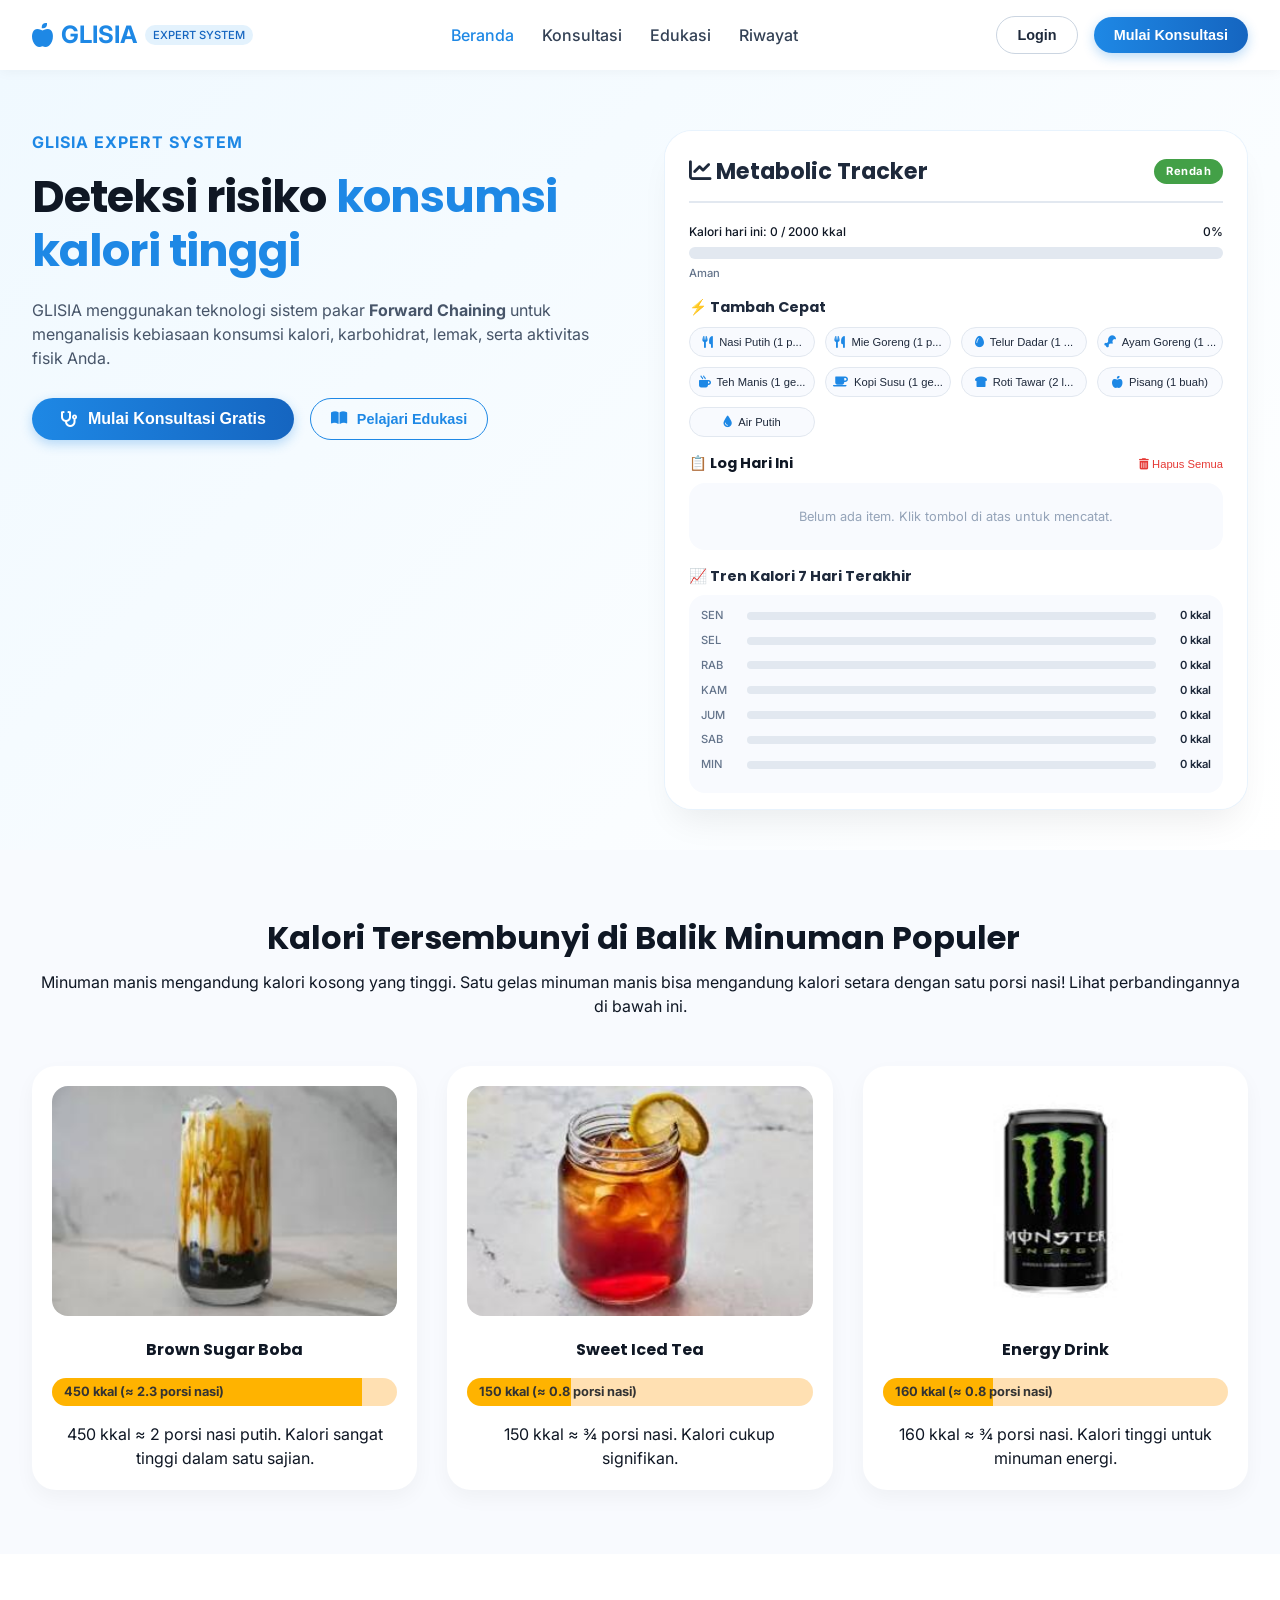
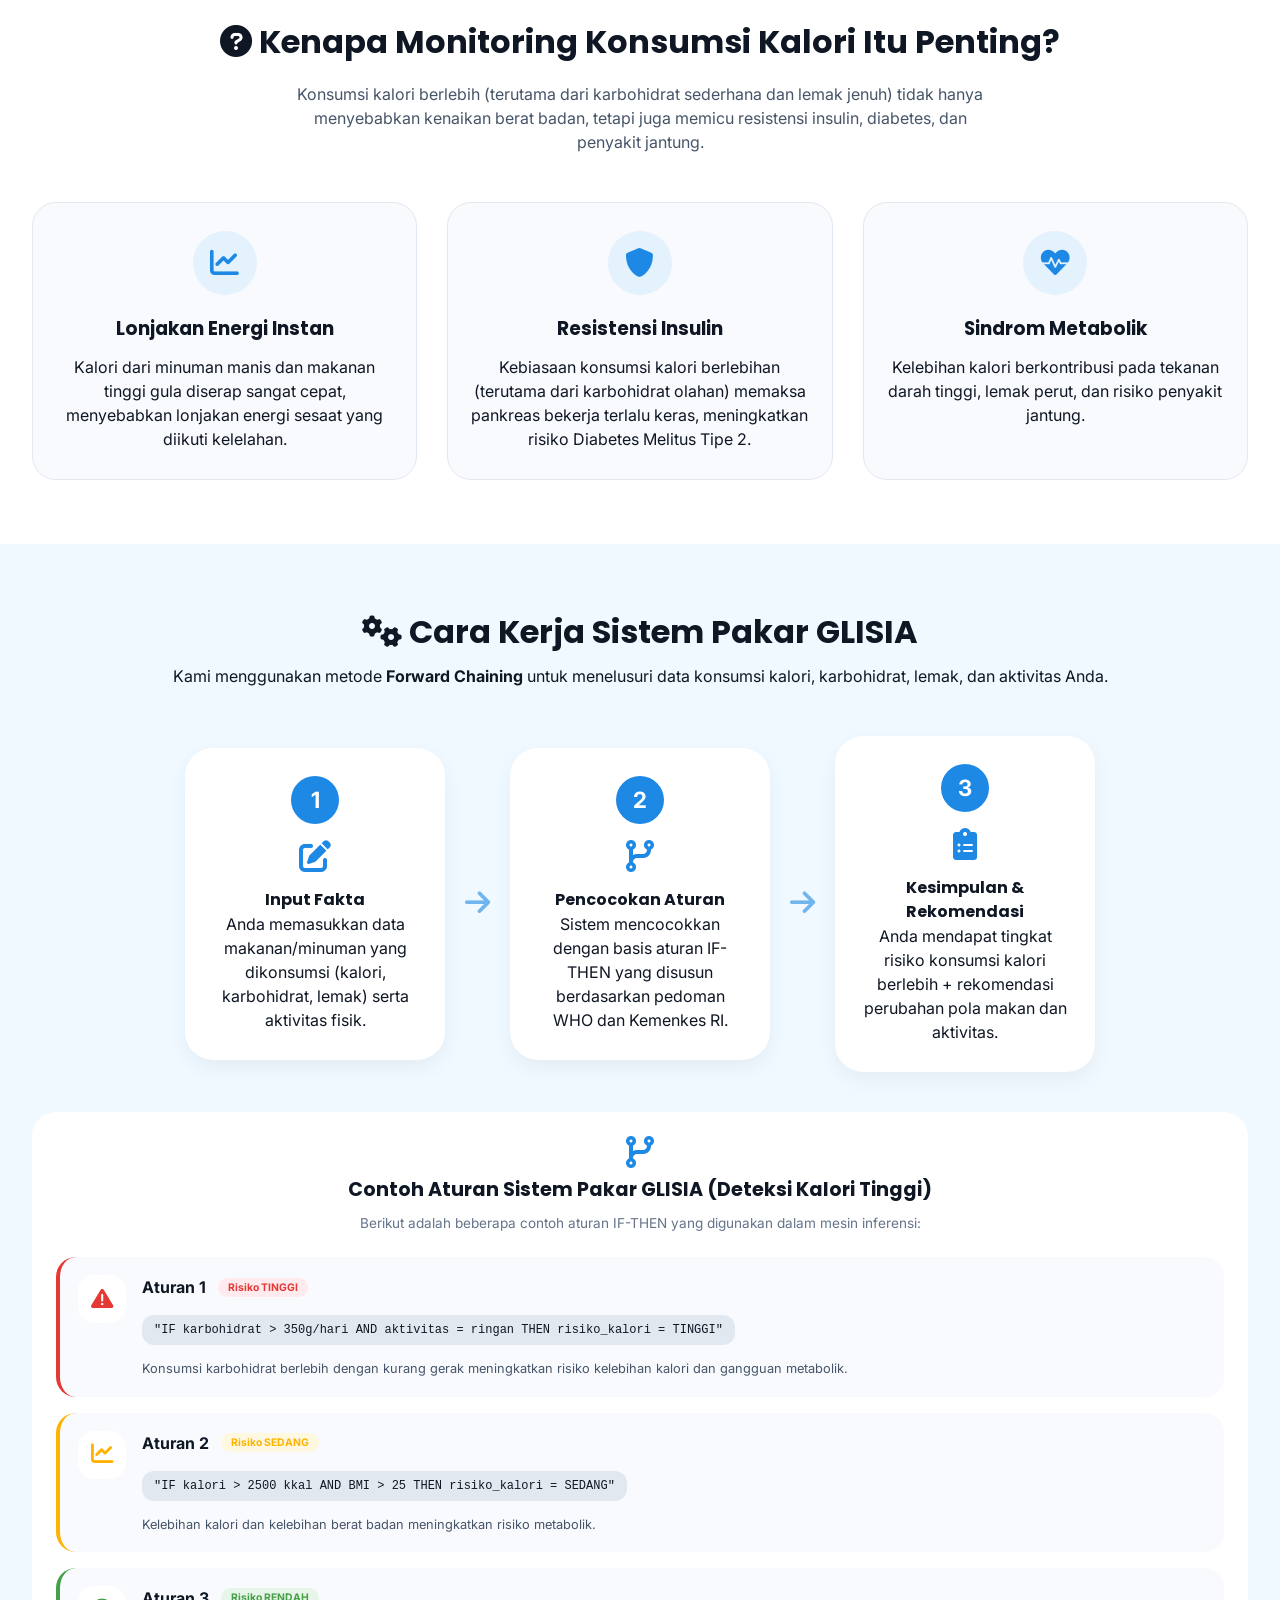
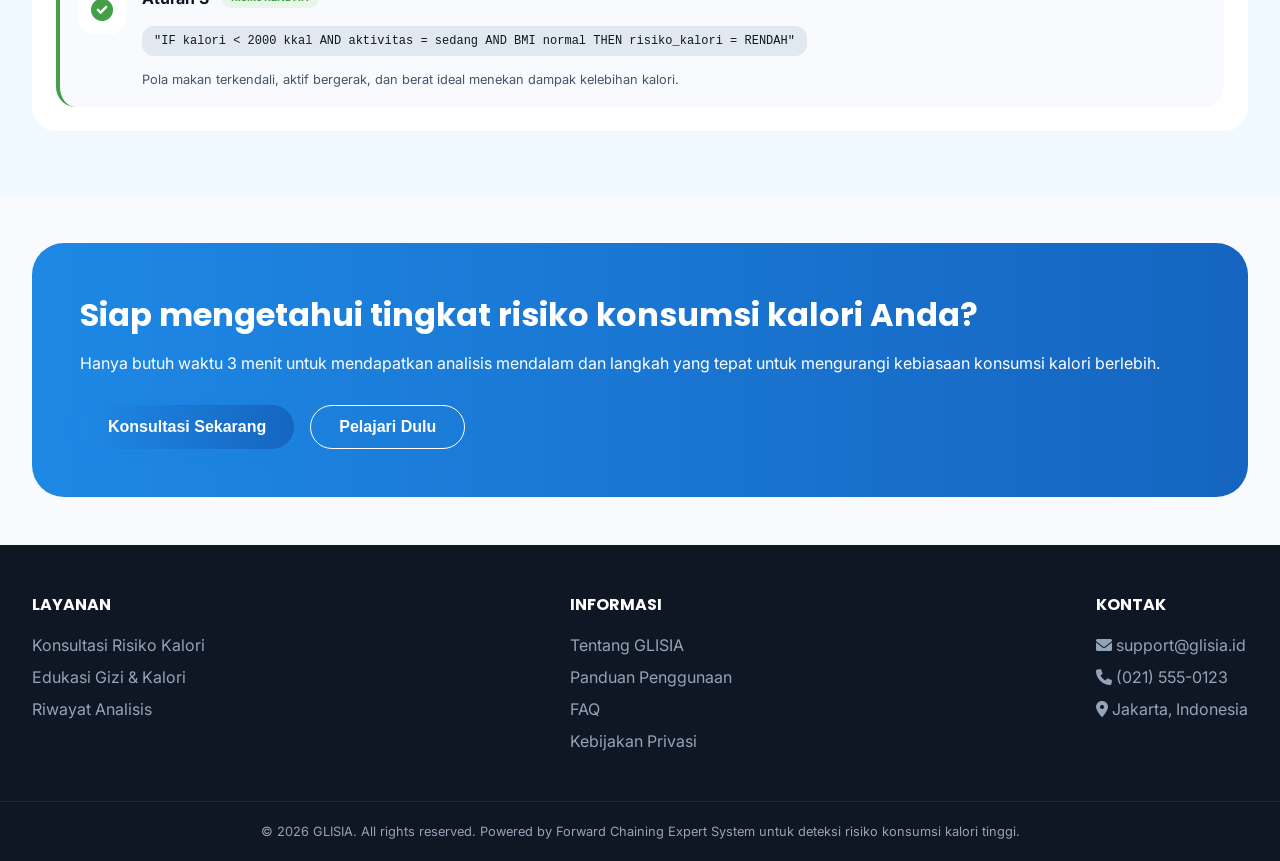
==== frontend/index.html @ a9b0ee52 "Update Semua kode" ====
<!DOCTYPE html>
<html lang="id">

<head>
    <meta charset="UTF-8">
    <meta name="viewport" content="width=device-width, initial-scale=1.0, user-scalable=yes">
    <title>GLISIA - Deteksi Risiko Konsumsi Kalori Tinggi</title>
    <link
        href="https://fonts.googleapis.com/css2?family=Inter:wght@300;400;500;600;700;800&family=Poppins:wght@500;600;700&display=swap"
        rel="stylesheet">
    <link rel="stylesheet" href="https://cdnjs.cloudflare.com/ajax/libs/font-awesome/6.0.0-beta3/css/all.min.css">
    <link rel="stylesheet" href="css/style.css">
</head>

<body>

    <header class="header">
        <div class="container">
            <div class="header__inner">
                <div class="logo"><i class="fas fa-apple-alt"></i> GLISIA <span class="badge-expert">EXPERT
                        SYSTEM</span></div>
                <nav class="nav">
                    <a href="index.html" class="active">Beranda</a>
                    <a href="konsultasi.html">Konsultasi</a>
                    <a href="edukasi.html">Edukasi</a>
                    <a href="riwayat.html">Riwayat</a>
                </nav>
                <div class="header__actions">
                    <div id="guestMenu">
                        <button class="btn btn--outline" id="btnLogin">Login</button>
                        <button class="btn btn--primary" id="btnMulaiKonsultasiGuest">Mulai Konsultasi</button>
                    </div>
                    <div id="userMenu" style="display: none;">
                        <div class="user-dropdown">
                            <button class="btn btn--outline" id="userDropdownBtn">
                                <i class="fas fa-user-circle"></i> <span id="userName"></span> <i class="fas fa-chevron-down"></i>
                            </button>
                            <div class="dropdown-content" id="dropdownContent">
                                <a href="riwayat.html"><i class="fas fa-history"></i> Riwayat</a>
                                <a href="#" id="adminPanelLink" style="display: none;"><i class="fas fa-cog"></i> Admin Panel</a>
                                <hr>
                                <a href="#" id="logoutBtn"><i class="fas fa-sign-out-alt"></i> Logout</a>
                            </div>
                        </div>
                        <button class="btn btn--primary" id="btnMulaiKonsultasi">Mulai Konsultasi</button>
                    </div>
                </div>
            </div>
        </div>
    </header>

    <main>
        <section id="beranda" class="hero-section">
            <div class="container">
                <div class="hero-grid">
                    <div class="hero__content">
                        <div class="hero__kicker">GLISIA EXPERT SYSTEM</div>
                        <h1>Deteksi risiko <span class="highlight">konsumsi kalori tinggi</span></h1>
                        <p>GLISIA menggunakan teknologi sistem pakar <strong>Forward Chaining</strong> untuk menganalisis kebiasaan konsumsi kalori, karbohidrat, lemak, serta aktivitas fisik Anda.</p>
                        <div class="hero__cta">
                            <button class="btn btn--primary btn-large" id="heroKonsultasi"><i class="fas fa-stethoscope"></i> Mulai Konsultasi Gratis</button>
                            <button class="btn btn--secondary" id="heroEdukasi"><i class="fas fa-book-open"></i> Pelajari Edukasi</button>
                        </div>
                    </div>
                    <div class="hero__right">
                        <!-- METABOLIC TRACKER CARD -->
                        <div class="hero__card">
                            <div class="tracker-header">
                                <h3><i class="fas fa-chart-line"></i> Metabolic Tracker</h3>
                                <span class="risk-badge" id="dailyRiskBadge">Rendah</span>
                            </div>
                            <div class="daily-progress">
                                <div class="progress-label">
                                    <span>Kalori hari ini: <span id="totalCalories">0</span> / 2000 kkal</span>
                                    <span id="progressPercent">0%</span>
                                </div>
                                <div class="progress-bar">
                                    <div class="progress-fill" id="progressFill" style="width: 0%;"></div>
                                </div>
                                <div class="progress-status" id="progressStatus">Aman</div>
                            </div>
                            <div class="quick-add-section">
                                <h4>⚡ Tambah Cepat</h4>
                                <div class="quick-add-buttons" id="quickAddButtons">
                                    <div class="trend-loading">Memuat data makanan...</div>
                                </div>
                            </div>
                            <div class="daily-log">
                                <h4>📋 Log Hari Ini <button class="btn-clear-log" id="clearLogBtn"><i class="fas fa-trash-alt"></i> Hapus Semua</button></h4>
                                <div id="dailyLogList" class="daily-log-list">
                                    <div class="empty-log">Belum ada item. Klik tombol di atas untuk mencatat.</div>
                                </div>
                            </div>
                            <div class="weekly-trend">
                                <h4>📈 Tren Kalori 7 Hari Terakhir</h4>
                                <div class="trend-bars" id="trendBars">
                                    <div class="trend-loading">Memuat data...</div>
                                </div>
                            </div>
                            <div class="tips-section">
                                <h4><i class="fas fa-lightbulb"></i> Tips Sehat Hari Ini</h4>
                                <div class="tip-card" id="dailyTip">
                                    <p>💡 Ganti minuman manis dengan air putih atau infused water untuk mengurangi asupan kalori kosong harian.</p>
                                </div>
                            </div>
                            <div class="evidence-panel">
                                <h4><i class="fas fa-microchip"></i> Evidence untuk Sistem Pakar</h4>
                                <div id="evidenceContent">
                                    <p>🔥 Kalori harian: <strong id="evidenceCalories">0</strong> kkal</p>
                                    <p>🧈 Lemak harian: <strong id="evidenceFat">0</strong> g</p>
                                    <p>🍚 Karbohidrat harian: <strong id="evidenceCarbo">0</strong> g</p>
                                    <div class="rule-hint" id="ruleHint"></div>
                                </div>
                            </div>
                            <div class="tracker-note">
                                <i class="fas fa-info-circle"></i> Nilai nutrisi berdasarkan perkiraan. Gunakan <strong>Konsultasi</strong> untuk analisis lebih akurat.
                            </div>
                        </div>
                    </div>
                </div>
            </div>
        </section>

        <!-- Visualisasi Kalori Tersembunyi -->
        <section class="section visualisasi">
            <div class="container">
                <div class="section-header">
                    <h2><i class="fas fa-chart-simple"></i> Kalori Tersembunyi di Balik Minuman Populer</h2>
                    <p>Minuman manis mengandung kalori kosong yang tinggi. Satu gelas minuman manis bisa mengandung kalori setara dengan satu porsi nasi! Lihat perbandingannya di bawah ini.</p>
                </div>
                <div class="vis-grid">
                    <div class="vis-card">
                        <img src="assets/images/brown-sugar-boba.jpg" alt="Brown Sugar Boba" class="vis-img-real">
                        <h4>Brown Sugar Boba</h4>
                        <div class="calorie-bar" data-kalori="450"></div>
                        <p>450 kkal ≈ 2 porsi nasi putih. Kalori sangat tinggi dalam satu sajian.</p>
                    </div>
                    <div class="vis-card">
                        <img src="assets/images/sweet-iced-tea.jpg" alt="Sweet Iced Tea" class="vis-img-real">
                        <h4>Sweet Iced Tea</h4>
                        <div class="calorie-bar" data-kalori="150"></div>
                        <p>150 kkal ≈ ¾ porsi nasi. Kalori cukup signifikan.</p>
                    </div>
                    <div class="vis-card">
                        <img src="assets/images/energy-drink.jpg" alt="Energy Drink" class="vis-img-real">
                        <h4>Energy Drink</h4>
                        <div class="calorie-bar" data-kalori="160"></div>
                        <p>160 kkal ≈ ¾ porsi nasi. Kalori tinggi untuk minuman energi.</p>
                    </div>
                </div>
            </div>
        </section>

        <!-- Kenapa Monitoring Kalori Itu Penting -->
        <section id="edukasi" class="section why-section">
            <div class="container">
                <div class="why-header">
                    <h2><i class="fas fa-question-circle"></i> Kenapa Monitoring Konsumsi Kalori Itu Penting?</h2>
                    <p>Konsumsi kalori berlebih (terutama dari karbohidrat sederhana dan lemak jenuh) tidak hanya menyebabkan kenaikan berat badan, tetapi juga memicu resistensi insulin, diabetes, dan penyakit jantung.</p>
                </div>
                <div class="why-cards">
                    <div class="info-card">
                        <div class="icon"><i class="fas fa-chart-line"></i></div>
                        <h3>Lonjakan Energi Instan</h3>
                        <p>Kalori dari minuman manis dan makanan tinggi gula diserap sangat cepat, menyebabkan lonjakan energi sesaat yang diikuti kelelahan.</p>
                    </div>
                    <div class="info-card">
                        <div class="icon"><i class="fas fa-shield-alt"></i></div>
                        <h3>Resistensi Insulin</h3>
                        <p>Kebiasaan konsumsi kalori berlebihan (terutama dari karbohidrat olahan) memaksa pankreas bekerja terlalu keras, meningkatkan risiko Diabetes Melitus Tipe 2.</p>
                    </div>
                    <div class="info-card">
                        <div class="icon"><i class="fas fa-heartbeat"></i></div>
                        <h3>Sindrom Metabolik</h3>
                        <p>Kelebihan kalori berkontribusi pada tekanan darah tinggi, lemak perut, dan risiko penyakit jantung.</p>
                    </div>
                </div>
            </div>
        </section>

        <!-- Cara Kerja Sistem Pakar -->
        <section class="section how-section">
            <div class="container">
                <div class="section-header">
                    <h2><i class="fas fa-cogs"></i> Cara Kerja Sistem Pakar GLISIA</h2>
                    <p>Kami menggunakan metode <strong>Forward Chaining</strong> untuk menelusuri data konsumsi kalori, karbohidrat, lemak, dan aktivitas Anda.</p>
                </div>
                <div class="flow-steps">
                    <div class="flow-step">
                        <div class="step-number">1</div><i class="fas fa-edit"></i>
                        <h4>Input Fakta</h4>
                        <p>Anda memasukkan data makanan/minuman yang dikonsumsi (kalori, karbohidrat, lemak) serta aktivitas fisik.</p>
                    </div>
                    <div class="flow-arrow"><i class="fas fa-arrow-right"></i></div>
                    <div class="flow-step">
                        <div class="step-number">2</div><i class="fas fa-code-branch"></i>
                        <h4>Pencocokan Aturan</h4>
                        <p>Sistem mencocokkan dengan basis aturan IF-THEN yang disusun berdasarkan pedoman WHO dan Kemenkes RI.</p>
                    </div>
                    <div class="flow-arrow"><i class="fas fa-arrow-right"></i></div>
                    <div class="flow-step">
                        <div class="step-number">3</div><i class="fas fa-clipboard-list"></i>
                        <h4>Kesimpulan & Rekomendasi</h4>
                        <p>Anda mendapat tingkat risiko konsumsi kalori berlebih + rekomendasi perubahan pola makan dan aktivitas.</p>
                    </div>
                </div>
                <div class="rule-section">
                    <div class="rule-header">
                        <i class="fas fa-code-branch"></i>
                        <h3>Contoh Aturan Sistem Pakar GLISIA (Deteksi Kalori Tinggi)</h3>
                        <p>Berikut adalah beberapa contoh aturan IF-THEN yang digunakan dalam mesin inferensi:</p>
                    </div>
                    <div class="rule-examples">
                        <div class="rule-example-item rule-high">
                            <div class="rule-icon"><i class="fas fa-exclamation-triangle"></i></div>
                            <div class="rule-content">
                                <div class="rule-title">Aturan 1 <span class="risk-badge-example high">Risiko TINGGI</span></div>
                                <code>"IF karbohidrat > 350g/hari AND aktivitas = ringan THEN risiko_kalori = TINGGI"</code>
                                <p class="rule-desc">Konsumsi karbohidrat berlebih dengan kurang gerak meningkatkan risiko kelebihan kalori dan gangguan metabolik.</p>
                            </div>
                        </div>
                        <div class="rule-example-item rule-medium">
                            <div class="rule-icon"><i class="fas fa-chart-line"></i></div>
                            <div class="rule-content">
                                <div class="rule-title">Aturan 2 <span class="risk-badge-example medium">Risiko SEDANG</span></div>
                                <code>"IF kalori > 2500 kkal AND BMI > 25 THEN risiko_kalori = SEDANG"</code>
                                <p class="rule-desc">Kelebihan kalori dan kelebihan berat badan meningkatkan risiko metabolik.</p>
                            </div>
                        </div>
                        <div class="rule-example-item rule-low">
                            <div class="rule-icon"><i class="fas fa-check-circle"></i></div>
                            <div class="rule-content">
                                <div class="rule-title">Aturan 3 <span class="risk-badge-example low">Risiko RENDAH</span></div>
                                <code>"IF kalori < 2000 kkal AND aktivitas = sedang AND BMI normal THEN risiko_kalori = RENDAH"</code>
                                <p class="rule-desc">Pola makan terkendali, aktif bergerak, dan berat ideal menekan dampak kelebihan kalori.</p>
                            </div>
                        </div>
                    </div>
                </div>
            </div>
        </section>

        <div class="container">
            <div class="cta-block">
                <div class="cta-text">
                    <h2>Siap mengetahui tingkat risiko konsumsi kalori Anda?</h2>
                    <p>Hanya butuh waktu 3 menit untuk mendapatkan analisis mendalam dan langkah yang tepat untuk mengurangi kebiasaan konsumsi kalori berlebih.</p>
                </div>
                <div class="cta-buttons">
                    <button class="btn btn--primary btn-large" id="ctaKonsultasi">Konsultasi Sekarang</button>
                    <button class="btn btn--outline-light btn-large" id="ctaPelajari">Pelajari Dulu</button>
                </div>
            </div>
        </div>
    </main>

    <footer class="footer">
        <div class="container footer-inner">
            <div class="footer-col">
                <h4>LAYANAN</h4>
                <ul>
                    <li>Konsultasi Risiko Kalori</li>
                    <li>Edukasi Gizi & Kalori</li>
                    <li>Riwayat Analisis</li>
                </ul>
            </div>
            <div class="footer-col">
                <h4>INFORMASI</h4>
                <ul>
                    <li>Tentang GLISIA</li>
                    <li>Panduan Penggunaan</li>
                    <li>FAQ</li>
                    <li>Kebijakan Privasi</li>
                </ul>
            </div>
            <div class="footer-col">
                <h4>KONTAK</h4>
                <ul>
                    <li><i class="fas fa-envelope"></i> support@glisia.id</li>
                    <li><i class="fas fa-phone"></i> (021) 555-0123</li>
                    <li><i class="fas fa-map-marker-alt"></i> Jakarta, Indonesia</li>
                </ul>
            </div>
        </div>
        <div class="footer-bottom">
            <p>&copy; 2026 GLISIA. All rights reserved. Powered by Forward Chaining Expert System untuk deteksi risiko konsumsi kalori tinggi.</p>
        </div>
    </footer>

    <script src="js/main.js"></script>
    <script>
        // Render kalori bar untuk visualisasi
        document.querySelectorAll('.calorie-bar').forEach(bar => {
            const kalori = parseFloat(bar.dataset.kalori);
            const maxKalori = 500;
            const percent = Math.min((kalori / maxKalori) * 100, 100);
            bar.style.background = `linear-gradient(90deg, #FFB300 ${percent}%, #FFE0B2 ${percent}%)`;
            const nasiCount = (kalori / 200).toFixed(1);
            bar.innerHTML = `${kalori} kkal (≈ ${nasiCount} porsi nasi)`;
            bar.style.height = '28px';
            bar.style.borderRadius = '30px';
            bar.style.margin = '16px 0';
            bar.style.overflow = 'hidden';
            bar.style.lineHeight = '28px';
            bar.style.fontSize = '0.8rem';
            bar.style.fontWeight = 'bold';
            bar.style.paddingLeft = '12px';
            bar.style.textAlign = 'left';
            bar.style.color = '#333';
        });
    </script>
</body>

</html>
---- frontend/css/style.css ----
/* ===== RESET & BASE ===== */
* {
    margin: 0;
    padding: 0;
    box-sizing: border-box;
}

body {
    font-family: 'Inter', sans-serif;
    background: #F8FAFE;
    color: #0F1724;
    line-height: 1.5;
}

.container {
    max-width: 1280px;
    margin: 0 auto;
    padding: 0 32px;
}

/* ===== TYPOGRAPHY ===== */
h1, h2, h3, h4 {
    font-family: 'Poppins', 'Inter', sans-serif;
    font-weight: 700;
}

h1 {
    font-size: 3rem;
    line-height: 1.2;
    letter-spacing: -0.02em;
}

h2 {
    font-size: 2rem;
    margin-bottom: 0.5rem;
}

.highlight {
    color: #1E88E5;
}

/* ===== BUTTONS ===== */
.btn {
    display: inline-flex;
    align-items: center;
    gap: 10px;
    padding: 10px 20px;
    border-radius: 40px;
    font-weight: 600;
    cursor: pointer;
    border: none;
    transition: all 0.2s ease;
    font-size: 0.9rem;
}

.btn--primary {
    background: linear-gradient(90deg, #1E88E5, #1565C0);
    color: white;
    box-shadow: 0 4px 12px rgba(30,136,229,0.3);
}

.btn--primary:hover {
    transform: translateY(-2px);
    box-shadow: 0 6px 16px rgba(30,136,229,0.4);
}

.btn--secondary {
    background: transparent;
    border: 1.5px solid #1E88E5;
    color: #1E88E5;
}

.btn--secondary:hover {
    background: rgba(30,136,229,0.05);
}

.btn--outline {
    background: transparent;
    border: 1px solid #CBD5E1;
    color: #1E293B;
}

.btn--outline-light {
    background: transparent;
    border: 1px solid white;
    color: white;
}

.btn-large {
    padding: 12px 28px;
    font-size: 1rem;
}

.btn-small {
    padding: 6px 14px;
    font-size: 0.8rem;
    border-radius: 30px;
    background: #1E88E5;
    color: white;
    border: none;
    cursor: pointer;
}

/* ===== HEADER ===== */
.header {
    background: white;
    box-shadow: 0 2px 12px rgba(0,0,0,0.04);
    position: sticky;
    top: 0;
    z-index: 100;
    padding: 16px 0;
}

.header__inner {
    display: flex;
    align-items: center;
    justify-content: space-between;
    flex-wrap: wrap;
    gap: 20px;
}

.logo {
    font-size: 1.5rem;
    font-weight: 700;
    color: #1E88E5;
    display: flex;
    align-items: center;
    gap: 8px;
}

.badge-expert {
    font-size: 0.7rem;
    background: #E3F2FD;
    padding: 2px 8px;
    border-radius: 30px;
    color: #1565C0;
    font-weight: 500;
}

.nav {
    display: flex;
    gap: 28px;
}

.nav a {
    text-decoration: none;
    color: #334155;
    font-weight: 500;
    transition: 0.2s;
}

.nav a.active, .nav a:hover {
    color: #1E88E5;
}

/* PERBAIKAN UTAMA: jarak antar tombol di header dibuat lebih lega */
.header__actions {
    display: flex;
    align-items: center;
    gap: 20px; /* dari 12px menjadi 20px */
}

/* Tambahan agar guest menu dan user menu align center */
#guestMenu, #userMenu {
    display: flex;
    align-items: center;
    gap: 16px;
}

/* ===== HERO ===== */
.hero-section {
    padding: 60px 0 40px;
    background: linear-gradient(135deg, #F0F9FF 0%, #FFFFFF 100%);
}

.hero-grid {
    display: flex;
    gap: 48px;
    align-items: flex-start;
    flex-wrap: wrap;
}

.hero__content {
    flex: 1;
}

.hero__kicker {
    color: #1E88E5;
    font-weight: 700;
    letter-spacing: 1px;
    margin-bottom: 16px;
}

.hero__content h1 {
    margin-bottom: 20px;
    font-size: 2.8rem;
}

.hero__content p {
    font-size: 1rem;
    color: #475569;
    margin-bottom: 28px;
}

.hero__cta {
    display: flex;
    gap: 16px;
    margin-bottom: 0;
    flex-wrap: wrap;
}

.hero__right {
    flex: 1;
    position: relative;
}

.hero__card {
    background: white;
    border-radius: 28px;
    padding: 24px;
    box-shadow: 0 20px 35px -12px rgba(0,0,0,0.08);
    border: 1px solid rgba(30,136,229,0.1);
    max-height: 680px;
    overflow-y: auto;
}

.hero__card::-webkit-scrollbar {
    width: 6px;
}
.hero__card::-webkit-scrollbar-track {
    background: #E2E8F0;
    border-radius: 6px;
}
.hero__card::-webkit-scrollbar-thumb {
    background: #1E88E5;
    border-radius: 6px;
}

/* Sugar Tracker Components */
.tracker-header {
    display: flex;
    justify-content: space-between;
    align-items: center;
    margin-bottom: 20px;
    padding-bottom: 12px;
    border-bottom: 2px solid #E2E8F0;
}
.tracker-header h3 {
    font-size: 1.4rem;
    color: #1E293B;
    margin: 0;
}
.risk-badge {
    background: #E53935;
    color: white;
    padding: 4px 12px;
    border-radius: 30px;
    font-size: 0.7rem;
    font-weight: 700;
    letter-spacing: 0.5px;
}
.risk-badge.low { background: #43A047; }
.risk-badge.medium { background: #FFB300; color: #1E293B; }
.risk-badge.high { background: #E53935; }

.daily-progress {
    margin: 16px 0;
}
.progress-label {
    display: flex;
    justify-content: space-between;
    font-size: 0.75rem;
    margin-bottom: 6px;
    font-weight: 500;
}
.progress-bar {
    background: #E2E8F0;
    border-radius: 20px;
    height: 12px;
    overflow: hidden;
}
.progress-fill {
    background: linear-gradient(90deg, #1E88E5, #1565C0);
    height: 100%;
    width: 0%;
    transition: width 0.3s;
}
.progress-status {
    font-size: 0.7rem;
    margin-top: 6px;
    color: #64748B;
    font-weight: 500;
}

.popular-items h4, .daily-log h4, .evidence-panel h4 {
    font-size: 0.9rem;
    margin: 12px 0 8px;
    display: flex;
    justify-content: space-between;
    align-items: center;
}
.btn-clear-log {
    background: none;
    border: none;
    color: #E53935;
    font-size: 0.7rem;
    cursor: pointer;
}

.sugar-tracker-list {
    display: flex;
    flex-direction: column;
    gap: 12px;
}
.sugar-tracker-item {
    display: flex;
    align-items: center;
    justify-content: space-between;
    padding: 12px;
    background: #F8FAFE;
    border-radius: 20px;
    transition: all 0.2s;
}
.sugar-tracker-item:hover {
    background: #EEF4FC;
    transform: translateX(4px);
}
.item-icon {
    width: 48px;
    height: 48px;
    background: white;
    border-radius: 16px;
    display: flex;
    align-items: center;
    justify-content: center;
    font-size: 1.4rem;
    color: #1E88E5;
}
.item-info {
    flex: 1;
    margin-left: 12px;
}
.item-info strong {
    display: block;
    font-size: 1rem;
    margin-bottom: 2px;
}
.item-info > span {
    font-size: 0.75rem;
    color: #64748B;
}
.sugar-detail {
    margin-top: 4px;
    display: flex;
    align-items: baseline;
    gap: 8px;
    flex-wrap: wrap;
}
.sdt-value {
    font-weight: 800;
    font-size: 1.1rem;
    color: #E53935;
}
.gula-tambahan {
    background: #FEF3C7;
    color: #D97706;
    padding: 2px 8px;
    border-radius: 20px;
    font-size: 0.65rem;
    font-weight: 700;
    letter-spacing: 0.3px;
}
.btn-add-quick {
    background: #1E88E5;
    color: white;
    border: none;
    padding: 6px 14px;
    border-radius: 30px;
    font-weight: 600;
    cursor: pointer;
    transition: 0.2s;
}
.btn-add-quick:hover {
    background: #1565C0;
    transform: scale(1.02);
}

/* Daily Log */
.daily-log-list {
    max-height: 200px;
    overflow-y: auto;
    background: #F8FAFE;
    border-radius: 16px;
    padding: 8px;
    margin-bottom: 12px;
}
.log-item {
    display: flex;
    justify-content: space-between;
    align-items: flex-start;
    padding: 10px;
    border-bottom: 1px solid #E2E8F0;
    font-size: 0.8rem;
    gap: 8px;
    flex-wrap: wrap;
}
.log-info {
    flex: 1;
    display: flex;
    flex-direction: column;
    gap: 4px;
}
.log-info strong {
    font-size: 0.85rem;
}
.log-sugar {
    font-weight: 600;
    color: #1E88E5;
    font-size: 0.7rem;
}
.log-actions {
    display: flex;
    gap: 4px;
}
.log-actions button {
    background: none;
    border: none;
    cursor: pointer;
    font-size: 0.7rem;
    padding: 4px 8px;
    border-radius: 20px;
    transition: 0.1s;
}
.btn-remove {
    color: #E53935;
    background: #FFEBEE;
}
.btn-remove:hover {
    background: #FFCDD2;
}
.empty-log {
    text-align: center;
    padding: 16px;
    color: #94A3B8;
    font-size: 0.8rem;
}

/* Evidence Panel */
.evidence-panel {
    background: #F1F5F9;
    border-radius: 16px;
    padding: 12px;
    margin-top: 16px;
}
.evidence-panel p {
    margin: 6px 0;
    font-size: 0.75rem;
}
.rule-hint {
    margin-top: 8px;
    padding: 8px;
    border-radius: 12px;
    font-size: 0.75rem;
}
.tracker-note {
    margin-top: 20px;
    font-size: 0.75rem;
    color: #64748B;
    text-align: center;
    font-style: italic;
    background: #F1F5F9;
    padding: 8px;
    border-radius: 16px;
}

/* Quick Add Section */
.quick-add-section {
    margin: 16px 0;
}
.quick-add-section h4 {
    font-size: 0.9rem;
    margin-bottom: 8px;
    color: #1E293B;
}
.quick-add-buttons {
    display: grid;
    grid-template-columns: repeat(auto-fill, minmax(100px, 1fr));
    gap: 10px;
    margin-top: 8px;
}
.quick-add-btn {
    background: #F8FAFE;
    border: 1px solid #E2E8F0;
    border-radius: 40px;
    padding: 8px 6px;
    font-size: 0.7rem;
    font-weight: 500;
    cursor: pointer;
    transition: all 0.2s;
    display: flex;
    align-items: center;
    justify-content: center;
    gap: 6px;
    color: #1E293B;
    white-space: nowrap;
    overflow: hidden;
    text-overflow: ellipsis;
}
.quick-add-btn:hover {
    background: #E3F2FD;
    border-color: #1E88E5;
    transform: translateY(-2px);
}
.quick-add-btn i {
    color: #1E88E5;
    font-size: 0.75rem;
}
@media (max-width: 480px) {
    .quick-add-buttons {
        grid-template-columns: repeat(2, 1fr);
        gap: 8px;
    }
    .quick-add-btn {
        white-space: normal;
        font-size: 0.65rem;
        padding: 6px 4px;
    }
}

/* Weekly Trend */
.weekly-trend {
    margin: 16px 0;
}
.weekly-trend h4 {
    font-size: 0.9rem;
    margin-bottom: 8px;
    color: #1E293B;
}
.trend-bars {
    background: #F8FAFE;
    border-radius: 16px;
    padding: 12px;
}
.trend-item {
    display: flex;
    align-items: center;
    gap: 10px;
    margin-bottom: 8px;
}
.trend-label {
    width: 36px;
    font-size: 0.7rem;
    font-weight: 500;
    color: #64748B;
    text-transform: uppercase;
}
.trend-bar-container {
    flex: 1;
    height: 8px;
    background: #E2E8F0;
    border-radius: 4px;
    overflow: hidden;
}
.trend-bar {
    height: 100%;
    border-radius: 4px;
}
.trend-value {
    width: 45px;
    font-size: 0.7rem;
    font-weight: 600;
    text-align: right;
    color: #1E293B;
}
.trend-loading {
    text-align: center;
    font-size: 0.7rem;
    color: #94A3B8;
    padding: 12px;
}

/* Tips Section */
.tips-section {
    margin: 16px 0;
}
.tips-section h4 {
    font-size: 0.9rem;
    margin-bottom: 8px;
    color: #1E293B;
}
.tip-card {
    background: linear-gradient(135deg, #E3F2FD, #F0F9FF);
    border-radius: 16px;
    padding: 12px;
    border-left: 4px solid #1E88E5;
}
.tip-card p {
    font-size: 0.75rem;
    color: #1565C0;
    margin: 0;
    line-height: 1.4;
}

/* Weather Widget (optional) */
.weather-widget {
    position: absolute;
    top: -20px;
    right: 0;
    background: white;
    padding: 8px 16px;
    border-radius: 60px;
    display: flex;
    align-items: center;
    gap: 8px;
    box-shadow: 0 4px 12px rgba(0,0,0,0.05);
    font-size: 0.9rem;
}
.weather-widget i {
    color: #FFB300;
    font-size: 1.2rem;
}

/* ===== VISUALISASI ===== */
.section {
    padding: 64px 0;
}
.section-header {
    text-align: center;
    margin-bottom: 48px;
}
.vis-grid {
    display: grid;
    grid-template-columns: repeat(3, 1fr);
    gap: 30px;
}
.vis-card {
    background: white;
    border-radius: 24px;
    padding: 20px;
    text-align: center;
    box-shadow: 0 8px 20px rgba(0,0,0,0.04);
}
.vis-img-real {
    width: 100%;
    height: auto;
    aspect-ratio: 3 / 2;
    object-fit: cover;
    border-radius: 16px;
    margin-bottom: 16px;
}
.sugar-bar {
    height: 28px;
    background: #FFE0B2;
    border-radius: 30px;
    margin: 16px 0;
    overflow: hidden;
    line-height: 28px;
    font-size: 0.8rem;
    font-weight: bold;
    color: #333;
    padding-left: 12px;
    text-align: left;
}

/* ===== WHY SECTION ===== */
.why-section {
    background: #FFFFFF;
}
.why-header {
    text-align: center;
    margin-bottom: 48px;
}
.why-header h2 {
    margin-bottom: 16px;
}
.why-header p {
    max-width: 700px;
    margin: 0 auto;
    color: #475569;
}
.why-cards {
    display: flex;
    flex-wrap: wrap;
    gap: 30px;
    justify-content: center;
}
.info-card {
    flex: 1;
    min-width: 250px;
    background: #F8FAFE;
    border-radius: 24px;
    padding: 28px 20px;
    text-align: center;
    transition: 0.2s;
    border: 1px solid #E2E8F0;
}
.info-card:hover {
    transform: translateY(-4px);
    box-shadow: 0 12px 24px rgba(0,0,0,0.05);
}
.info-card .icon {
    width: 64px;
    height: 64px;
    background: #E3F2FD;
    border-radius: 32px;
    display: flex;
    align-items: center;
    justify-content: center;
    font-size: 1.8rem;
    color: #1E88E5;
    margin: 0 auto 20px;
}
.info-card h3 {
    margin-bottom: 12px;
}

/* ===== HOW IT WORKS ===== */
.how-section {
    background: #F0F9FF;
}
.flow-steps {
    display: flex;
    align-items: center;
    justify-content: center;
    flex-wrap: wrap;
    gap: 20px;
    margin-bottom: 40px;
}
.flow-step {
    background: white;
    border-radius: 28px;
    padding: 28px;
    text-align: center;
    width: 260px;
    box-shadow: 0 8px 20px rgba(0,0,0,0.05);
}
.step-number {
    width: 48px;
    height: 48px;
    background: #1E88E5;
    color: white;
    font-weight: 700;
    font-size: 1.4rem;
    display: flex;
    align-items: center;
    justify-content: center;
    border-radius: 30px;
    margin: 0 auto 16px;
}
.flow-step i {
    font-size: 2rem;
    color: #1E88E5;
    margin-bottom: 16px;
}
.flow-arrow i {
    font-size: 1.8rem;
    color: #1E88E5;
    opacity: 0.6;
}
/* Rule Section */
.rule-section {
    margin-top: 32px;
    background: white;
    border-radius: 24px;
    padding: 24px;
}
.rule-header {
    text-align: center;
    margin-bottom: 24px;
}
.rule-header i {
    font-size: 2rem;
    color: #1E88E5;
    margin-bottom: 8px;
}
.rule-header h3 {
    font-size: 1.2rem;
    margin-bottom: 8px;
}
.rule-header p {
    font-size: 0.85rem;
    color: #64748B;
}
.rule-examples {
    display: flex;
    flex-direction: column;
    gap: 16px;
}
.rule-example-item {
    display: flex;
    gap: 16px;
    background: #F8FAFE;
    border-radius: 20px;
    padding: 18px;
    transition: all 0.2s;
    border-left: 4px solid;
}
.rule-example-item.rule-high { border-left-color: #E53935; }
.rule-example-item.rule-medium { border-left-color: #FFB300; }
.rule-example-item.rule-low { border-left-color: #43A047; }
.rule-icon {
    flex-shrink: 0;
    width: 48px;
    height: 48px;
    background: white;
    border-radius: 16px;
    display: flex;
    align-items: center;
    justify-content: center;
    font-size: 1.4rem;
}
.rule-high .rule-icon i { color: #E53935; }
.rule-medium .rule-icon i { color: #FFB300; }
.rule-low .rule-icon i { color: #43A047; }
.rule-content {
    flex: 1;
}
.rule-title {
    font-weight: 700;
    margin-bottom: 8px;
    display: flex;
    align-items: center;
    gap: 12px;
    flex-wrap: wrap;
}
.risk-badge-example {
    padding: 2px 10px;
    border-radius: 30px;
    font-size: 0.65rem;
    font-weight: 700;
}
.risk-badge-example.high { background: #FFEBEE; color: #E53935; }
.risk-badge-example.medium { background: #FFF8E1; color: #FFB300; }
.risk-badge-example.low { background: #E8F5E9; color: #43A047; }
.rule-content code {
    display: inline-block;
    background: #E2E8F0;
    padding: 6px 12px;
    border-radius: 12px;
    font-size: 0.75rem;
    font-family: monospace;
    margin: 8px 0;
    word-break: break-word;
}
.rule-desc {
    font-size: 0.8rem;
    color: #475569;
    margin-top: 6px;
}

/* ===== CTA BLOCK ===== */
.cta-block {
    background: linear-gradient(90deg, #1E88E5, #1565C0);
    border-radius: 32px;
    padding: 48px;
    display: flex;
    justify-content: space-between;
    align-items: center;
    flex-wrap: wrap;
    gap: 30px;
    margin: 48px 0;
}
.cta-text {
    color: white;
}
.cta-text h2 {
    color: white;
    margin-bottom: 12px;
}
.cta-buttons {
    display: flex;
    gap: 16px;
}

/* ===== FOOTER ===== */
.footer {
    background: #0F1724;
    color: #94A3B8;
    padding-top: 48px;
    margin-top: 48px;
}
.footer-inner {
    display: flex;
    justify-content: space-between;
    flex-wrap: wrap;
    gap: 40px;
    padding-bottom: 40px;
}
.footer-col h4 {
    color: white;
    margin-bottom: 16px;
}
.footer-col ul {
    list-style: none;
}
.footer-col li {
    margin-bottom: 8px;
}
.footer-bottom {
    text-align: center;
    padding: 20px;
    border-top: 1px solid #1E293B;
    font-size: 0.8rem;
}

/* ===== MODALS ===== */
.modal {
    display: none;
    position: fixed;
    z-index: 1000;
    left: 0;
    top: 0;
    width: 100%;
    height: 100%;
    background: rgba(0,0,0,0.6);
    overflow: auto;
}
.modal-content {
    background: white;
    margin: 5% auto;
    padding: 32px;
    border-radius: 32px;
    width: 90%;
    max-width: 650px;
    position: relative;
}
.close, .close-result, .close-food {
    position: absolute;
    right: 24px;
    top: 20px;
    font-size: 28px;
    cursor: pointer;
}
.form-row {
    display: flex;
    gap: 20px;
    margin-bottom: 20px;
    flex-wrap: wrap;
}
.form-group {
    flex: 1;
}
.form-group label {
    display: block;
    font-weight: 600;
    margin-bottom: 6px;
}
.form-group input {
    width: 100%;
    padding: 12px;
    border: 1px solid #CBD5E1;
    border-radius: 16px;
}
.full-width {
    width: 100%;
}
.search-box {
    display: flex;
    gap: 12px;
    margin: 16px 0;
}
.search-results {
    max-height: 250px;
    overflow-y: auto;
}
.result-item {
    background: #F1F5F9;
    border-radius: 16px;
    padding: 12px;
    margin: 8px 0;
    display: flex;
    justify-content: space-between;
    align-items: center;
}
.cart-item {
    display: flex;
    justify-content: space-between;
    padding: 8px;
    border-bottom: 1px solid #E2E8F0;
}

/* ===== USER DROPDOWN ===== */
.user-dropdown {
    position: relative;
    display: inline-block;
}
.user-dropdown .btn {
    background: white;
    border: 1px solid #CBD5E1;
}
.dropdown-content {
    display: none;
    position: absolute;
    right: 0;
    background-color: white;
    min-width: 180px;
    box-shadow: 0px 8px 16px 0px rgba(0,0,0,0.1);
    z-index: 1;
    border-radius: 16px;
    overflow: hidden;
    margin-top: 8px;
}
.dropdown-content a {
    color: #1E293B;
    padding: 12px 16px;
    text-decoration: none;
    display: flex;
    align-items: center;
    gap: 10px;
    transition: 0.1s;
    font-size: 0.85rem;
}
.dropdown-content a:hover {
    background-color: #F1F5F9;
}
.dropdown-content hr {
    margin: 0;
    border-color: #E2E8F0;
}
.user-dropdown:hover .dropdown-content {
    display: block;
}

/* ===== RESPONSIVE ===== */
@media (max-width: 1024px) {
    .hero-grid {
        flex-direction: column;
    }
    .vis-grid {
        grid-template-columns: repeat(2, 1fr);
    }
    .flow-steps {
        flex-direction: column;
    }
    .flow-arrow {
        transform: rotate(90deg);
    }
}
@media (max-width: 768px) {
    .container {
        padding: 0 20px;
    }
    h1 {
        font-size: 2rem;
    }
    .vis-grid {
        grid-template-columns: 1fr;
    }
    .header__inner {
        flex-direction: column;
        align-items: flex-start;
    }
    .nav {
        flex-wrap: wrap;
        gap: 16px;
    }
    .cta-block {
        flex-direction: column;
        text-align: center;
    }
    .why-cards {
        flex-direction: column;
    }
    .header__actions {
        width: 100%;
        justify-content: flex-end;
    }
}
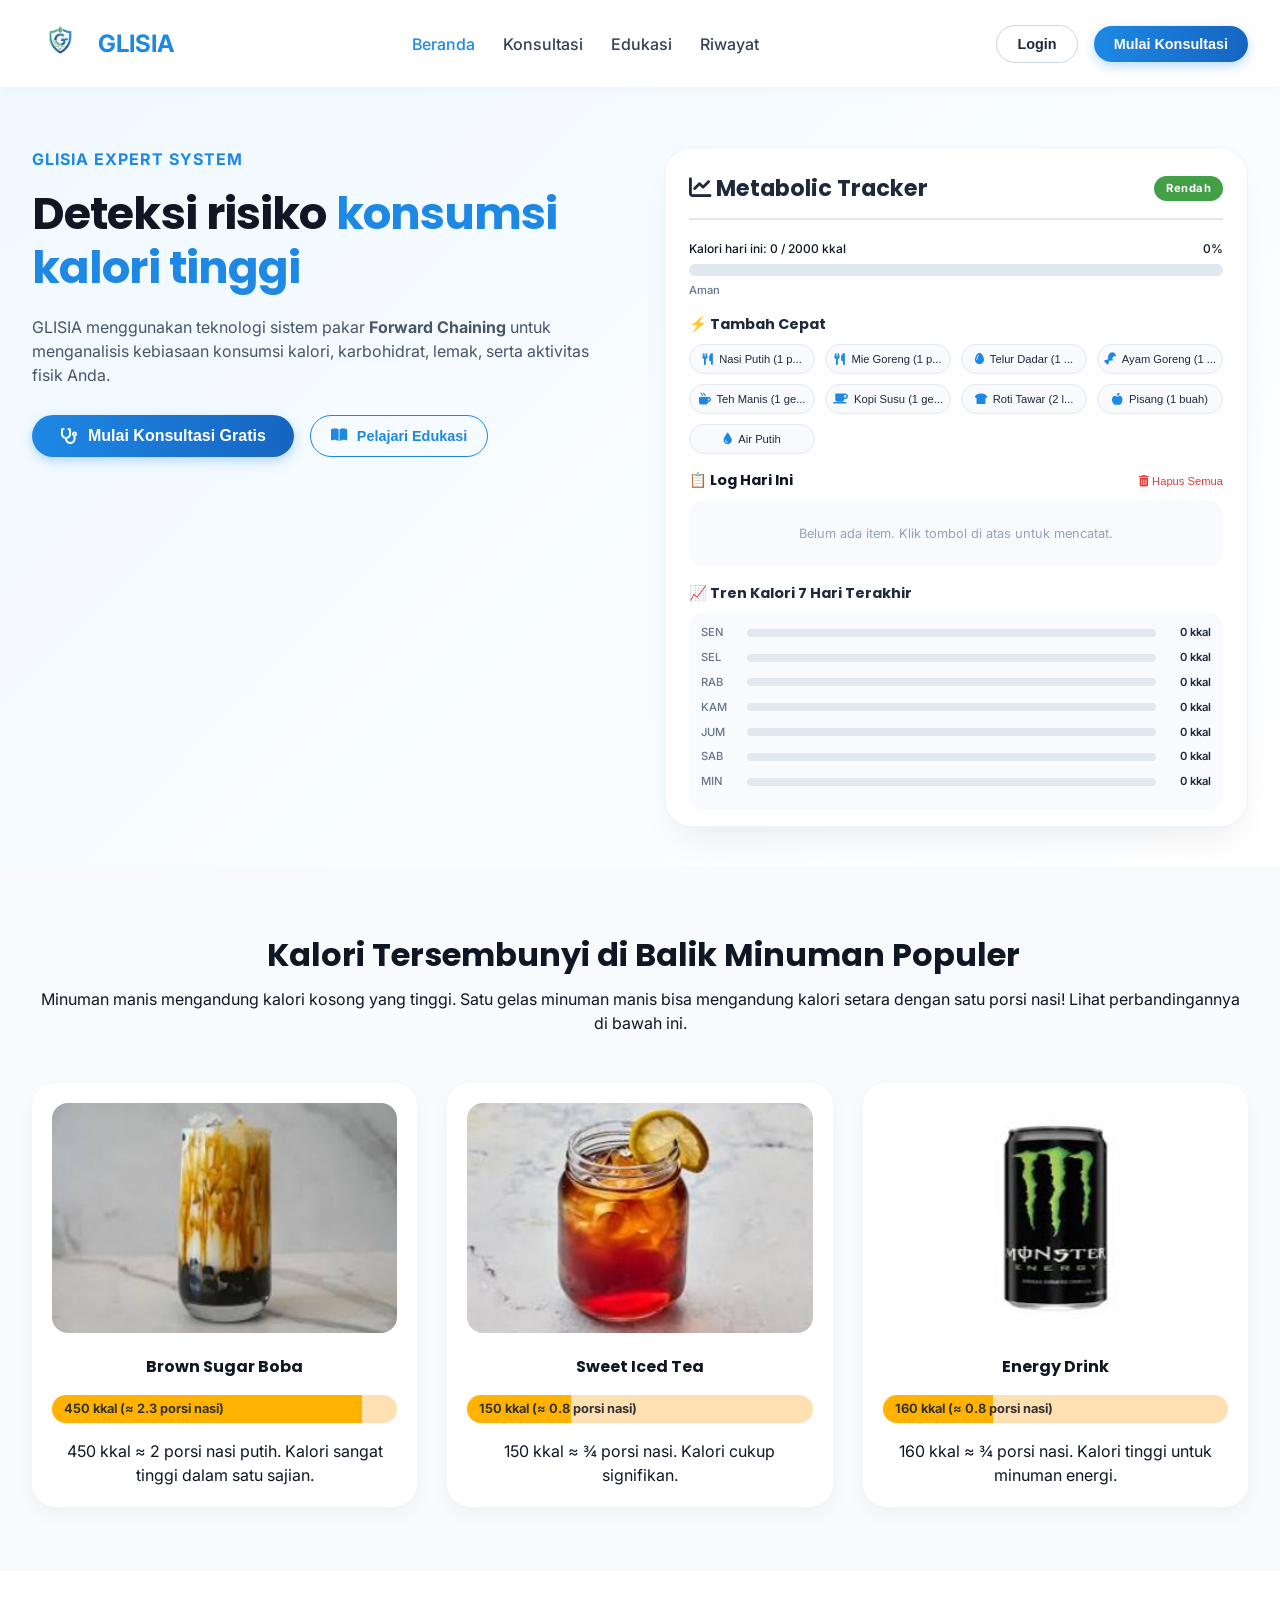
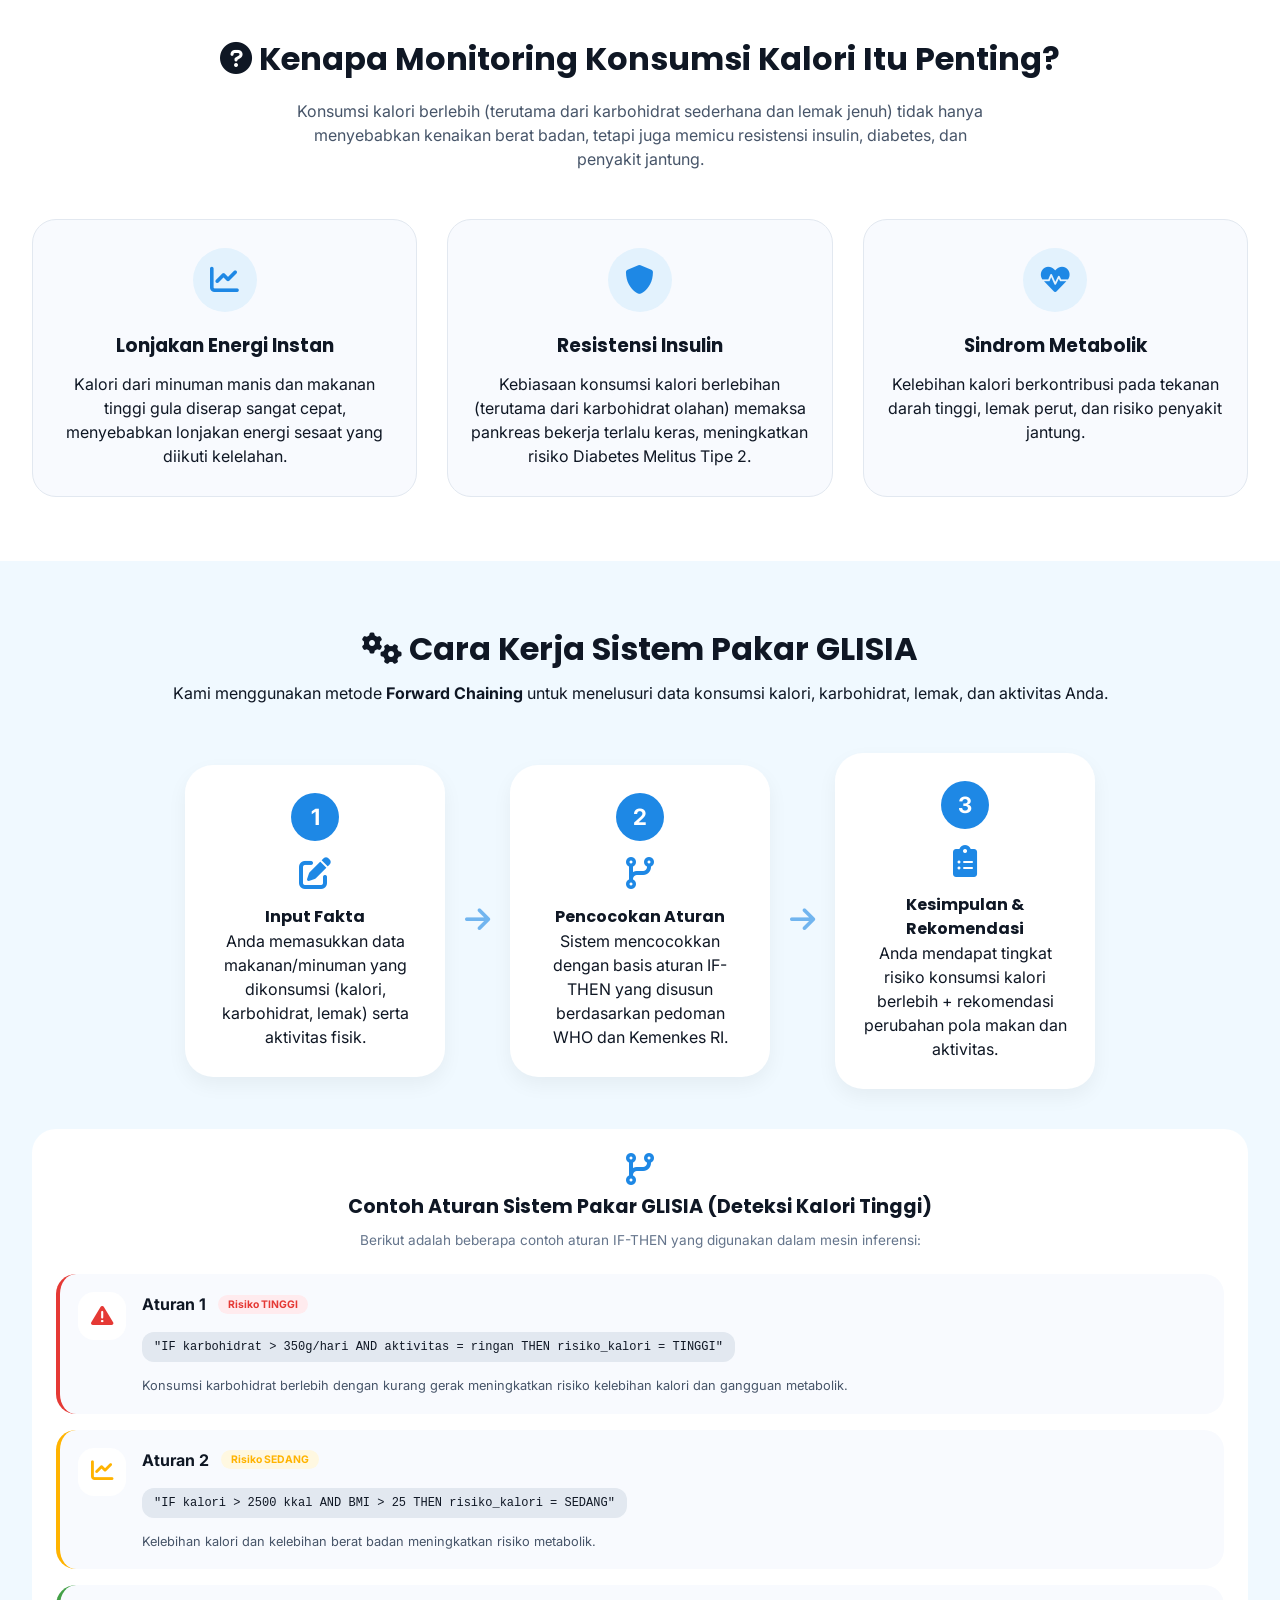
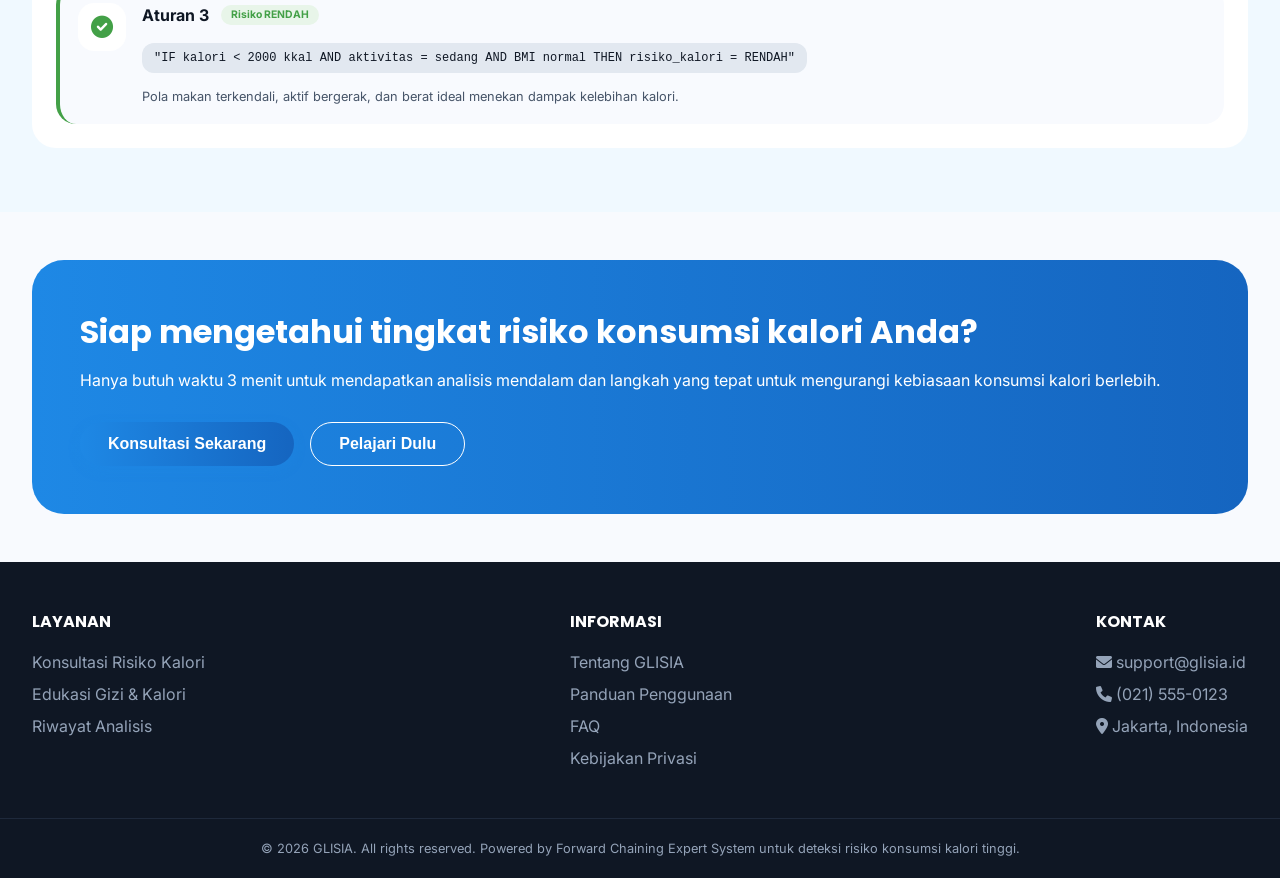
==== commit 124d2d71: "update semua" ====
--- a/frontend/index.html
+++ b/frontend/index.html
@@ -10,6 +10,37 @@
         rel="stylesheet">
     <link rel="stylesheet" href="https://cdnjs.cloudflare.com/ajax/libs/font-awesome/6.0.0-beta3/css/all.min.css">
     <link rel="stylesheet" href="css/style.css">
+    <style>
+        /* Penyesuaian untuk logo gambar dan teks - VERSI DIPERBESAR (tanpa badge) */
+        .logo-img {
+            height: 55px;
+            width: auto;
+            display: inline-block;
+            vertical-align: middle;
+        }
+
+        .logo {
+            display: flex;
+            align-items: center;
+            gap: 10px;
+        }
+
+        .logo i {
+            display: none;
+        }
+
+        .logo-text {
+            font-size: 1.5rem;
+            font-weight: 700;
+            color: #1E88E5;
+            line-height: 1;
+        }
+
+        /* Badge tidak diperlukan lagi, tetapi jika ada class tetap, kita biarkan kosong */
+        .badge-expert {
+            display: none;
+        }
+    </style>
 </head>
 
 <body>
@@ -17,8 +48,11 @@
     <header class="header">
         <div class="container">
             <div class="header__inner">
-                <div class="logo"><i class="fas fa-apple-alt"></i> GLISIA <span class="badge-expert">EXPERT
-                        SYSTEM</span></div>
+                <div class="logo">
+                    <img src="assets/images/Logo-Glisia.png" alt="GLISIA Logo" class="logo-img">
+                    <span class="logo-text">GLISIA</span>
+                    <!-- Hapus badge expert system -->
+                </div>
                 <nav class="nav">
                     <a href="index.html" class="active">Beranda</a>
                     <a href="konsultasi.html">Konsultasi</a>
@@ -33,11 +67,13 @@
                     <div id="userMenu" style="display: none;">
                         <div class="user-dropdown">
                             <button class="btn btn--outline" id="userDropdownBtn">
-                                <i class="fas fa-user-circle"></i> <span id="userName"></span> <i class="fas fa-chevron-down"></i>
+                                <i class="fas fa-user-circle"></i> <span id="userName"></span> <i
+                                    class="fas fa-chevron-down"></i>
                             </button>
                             <div class="dropdown-content" id="dropdownContent">
                                 <a href="riwayat.html"><i class="fas fa-history"></i> Riwayat</a>
-                                <a href="#" id="adminPanelLink" style="display: none;"><i class="fas fa-cog"></i> Admin Panel</a>
+                                <a href="#" id="adminPanelLink" style="display: none;"><i class="fas fa-cog"></i> Admin
+                                    Panel</a>
                                 <hr>
                                 <a href="#" id="logoutBtn"><i class="fas fa-sign-out-alt"></i> Logout</a>
                             </div>
@@ -50,20 +86,23 @@
     </header>
 
     <main>
+        <!-- Hero section -->
         <section id="beranda" class="hero-section">
             <div class="container">
                 <div class="hero-grid">
                     <div class="hero__content">
                         <div class="hero__kicker">GLISIA EXPERT SYSTEM</div>
                         <h1>Deteksi risiko <span class="highlight">konsumsi kalori tinggi</span></h1>
-                        <p>GLISIA menggunakan teknologi sistem pakar <strong>Forward Chaining</strong> untuk menganalisis kebiasaan konsumsi kalori, karbohidrat, lemak, serta aktivitas fisik Anda.</p>
+                        <p>GLISIA menggunakan teknologi sistem pakar <strong>Forward Chaining</strong> untuk
+                            menganalisis kebiasaan konsumsi kalori, karbohidrat, lemak, serta aktivitas fisik Anda.</p>
                         <div class="hero__cta">
-                            <button class="btn btn--primary btn-large" id="heroKonsultasi"><i class="fas fa-stethoscope"></i> Mulai Konsultasi Gratis</button>
-                            <button class="btn btn--secondary" id="heroEdukasi"><i class="fas fa-book-open"></i> Pelajari Edukasi</button>
+                            <button class="btn btn--primary btn-large" id="heroKonsultasi"><i
+                                    class="fas fa-stethoscope"></i> Mulai Konsultasi Gratis</button>
+                            <button class="btn btn--secondary" id="heroEdukasi"><i class="fas fa-book-open"></i>
+                                Pelajari Edukasi</button>
                         </div>
                     </div>
                     <div class="hero__right">
-                        <!-- METABOLIC TRACKER CARD -->
                         <div class="hero__card">
                             <div class="tracker-header">
                                 <h3><i class="fas fa-chart-line"></i> Metabolic Tracker</h3>
@@ -86,7 +125,8 @@
                                 </div>
                             </div>
                             <div class="daily-log">
-                                <h4>📋 Log Hari Ini <button class="btn-clear-log" id="clearLogBtn"><i class="fas fa-trash-alt"></i> Hapus Semua</button></h4>
+                                <h4>📋 Log Hari Ini <button class="btn-clear-log" id="clearLogBtn"><i
+                                            class="fas fa-trash-alt"></i> Hapus Semua</button></h4>
                                 <div id="dailyLogList" class="daily-log-list">
                                     <div class="empty-log">Belum ada item. Klik tombol di atas untuk mencatat.</div>
                                 </div>
@@ -100,7 +140,8 @@
                             <div class="tips-section">
                                 <h4><i class="fas fa-lightbulb"></i> Tips Sehat Hari Ini</h4>
                                 <div class="tip-card" id="dailyTip">
-                                    <p>💡 Ganti minuman manis dengan air putih atau infused water untuk mengurangi asupan kalori kosong harian.</p>
+                                    <p>💡 Ganti minuman manis dengan air putih atau infused water untuk mengurangi
+                                        asupan kalori kosong harian.</p>
                                 </div>
                             </div>
                             <div class="evidence-panel">
@@ -113,7 +154,8 @@
                                 </div>
                             </div>
                             <div class="tracker-note">
-                                <i class="fas fa-info-circle"></i> Nilai nutrisi berdasarkan perkiraan. Gunakan <strong>Konsultasi</strong> untuk analisis lebih akurat.
+                                <i class="fas fa-info-circle"></i> Nilai nutrisi berdasarkan perkiraan. Gunakan
+                                <strong>Konsultasi</strong> untuk analisis lebih akurat.
                             </div>
                         </div>
                     </div>
@@ -126,7 +168,8 @@
             <div class="container">
                 <div class="section-header">
                     <h2><i class="fas fa-chart-simple"></i> Kalori Tersembunyi di Balik Minuman Populer</h2>
-                    <p>Minuman manis mengandung kalori kosong yang tinggi. Satu gelas minuman manis bisa mengandung kalori setara dengan satu porsi nasi! Lihat perbandingannya di bawah ini.</p>
+                    <p>Minuman manis mengandung kalori kosong yang tinggi. Satu gelas minuman manis bisa mengandung
+                        kalori setara dengan satu porsi nasi! Lihat perbandingannya di bawah ini.</p>
                 </div>
                 <div class="vis-grid">
                     <div class="vis-card">
@@ -156,23 +199,28 @@
             <div class="container">
                 <div class="why-header">
                     <h2><i class="fas fa-question-circle"></i> Kenapa Monitoring Konsumsi Kalori Itu Penting?</h2>
-                    <p>Konsumsi kalori berlebih (terutama dari karbohidrat sederhana dan lemak jenuh) tidak hanya menyebabkan kenaikan berat badan, tetapi juga memicu resistensi insulin, diabetes, dan penyakit jantung.</p>
+                    <p>Konsumsi kalori berlebih (terutama dari karbohidrat sederhana dan lemak jenuh) tidak hanya
+                        menyebabkan kenaikan berat badan, tetapi juga memicu resistensi insulin, diabetes, dan penyakit
+                        jantung.</p>
                 </div>
                 <div class="why-cards">
                     <div class="info-card">
                         <div class="icon"><i class="fas fa-chart-line"></i></div>
                         <h3>Lonjakan Energi Instan</h3>
-                        <p>Kalori dari minuman manis dan makanan tinggi gula diserap sangat cepat, menyebabkan lonjakan energi sesaat yang diikuti kelelahan.</p>
+                        <p>Kalori dari minuman manis dan makanan tinggi gula diserap sangat cepat, menyebabkan lonjakan
+                            energi sesaat yang diikuti kelelahan.</p>
                     </div>
                     <div class="info-card">
                         <div class="icon"><i class="fas fa-shield-alt"></i></div>
                         <h3>Resistensi Insulin</h3>
-                        <p>Kebiasaan konsumsi kalori berlebihan (terutama dari karbohidrat olahan) memaksa pankreas bekerja terlalu keras, meningkatkan risiko Diabetes Melitus Tipe 2.</p>
+                        <p>Kebiasaan konsumsi kalori berlebihan (terutama dari karbohidrat olahan) memaksa pankreas
+                            bekerja terlalu keras, meningkatkan risiko Diabetes Melitus Tipe 2.</p>
                     </div>
                     <div class="info-card">
                         <div class="icon"><i class="fas fa-heartbeat"></i></div>
                         <h3>Sindrom Metabolik</h3>
-                        <p>Kelebihan kalori berkontribusi pada tekanan darah tinggi, lemak perut, dan risiko penyakit jantung.</p>
+                        <p>Kelebihan kalori berkontribusi pada tekanan darah tinggi, lemak perut, dan risiko penyakit
+                            jantung.</p>
                     </div>
                 </div>
             </div>
@@ -183,25 +231,29 @@
             <div class="container">
                 <div class="section-header">
                     <h2><i class="fas fa-cogs"></i> Cara Kerja Sistem Pakar GLISIA</h2>
-                    <p>Kami menggunakan metode <strong>Forward Chaining</strong> untuk menelusuri data konsumsi kalori, karbohidrat, lemak, dan aktivitas Anda.</p>
+                    <p>Kami menggunakan metode <strong>Forward Chaining</strong> untuk menelusuri data konsumsi kalori,
+                        karbohidrat, lemak, dan aktivitas Anda.</p>
                 </div>
                 <div class="flow-steps">
                     <div class="flow-step">
                         <div class="step-number">1</div><i class="fas fa-edit"></i>
                         <h4>Input Fakta</h4>
-                        <p>Anda memasukkan data makanan/minuman yang dikonsumsi (kalori, karbohidrat, lemak) serta aktivitas fisik.</p>
+                        <p>Anda memasukkan data makanan/minuman yang dikonsumsi (kalori, karbohidrat, lemak) serta
+                            aktivitas fisik.</p>
                     </div>
                     <div class="flow-arrow"><i class="fas fa-arrow-right"></i></div>
                     <div class="flow-step">
                         <div class="step-number">2</div><i class="fas fa-code-branch"></i>
                         <h4>Pencocokan Aturan</h4>
-                        <p>Sistem mencocokkan dengan basis aturan IF-THEN yang disusun berdasarkan pedoman WHO dan Kemenkes RI.</p>
+                        <p>Sistem mencocokkan dengan basis aturan IF-THEN yang disusun berdasarkan pedoman WHO dan
+                            Kemenkes RI.</p>
                     </div>
                     <div class="flow-arrow"><i class="fas fa-arrow-right"></i></div>
                     <div class="flow-step">
                         <div class="step-number">3</div><i class="fas fa-clipboard-list"></i>
                         <h4>Kesimpulan & Rekomendasi</h4>
-                        <p>Anda mendapat tingkat risiko konsumsi kalori berlebih + rekomendasi perubahan pola makan dan aktivitas.</p>
+                        <p>Anda mendapat tingkat risiko konsumsi kalori berlebih + rekomendasi perubahan pola makan dan
+                            aktivitas.</p>
                     </div>
                 </div>
                 <div class="rule-section">
@@ -214,25 +266,31 @@
                         <div class="rule-example-item rule-high">
                             <div class="rule-icon"><i class="fas fa-exclamation-triangle"></i></div>
                             <div class="rule-content">
-                                <div class="rule-title">Aturan 1 <span class="risk-badge-example high">Risiko TINGGI</span></div>
+                                <div class="rule-title">Aturan 1 <span class="risk-badge-example high">Risiko
+                                        TINGGI</span></div>
                                 <code>"IF karbohidrat > 350g/hari AND aktivitas = ringan THEN risiko_kalori = TINGGI"</code>
-                                <p class="rule-desc">Konsumsi karbohidrat berlebih dengan kurang gerak meningkatkan risiko kelebihan kalori dan gangguan metabolik.</p>
+                                <p class="rule-desc">Konsumsi karbohidrat berlebih dengan kurang gerak meningkatkan
+                                    risiko kelebihan kalori dan gangguan metabolik.</p>
                             </div>
                         </div>
                         <div class="rule-example-item rule-medium">
                             <div class="rule-icon"><i class="fas fa-chart-line"></i></div>
                             <div class="rule-content">
-                                <div class="rule-title">Aturan 2 <span class="risk-badge-example medium">Risiko SEDANG</span></div>
+                                <div class="rule-title">Aturan 2 <span class="risk-badge-example medium">Risiko
+                                        SEDANG</span></div>
                                 <code>"IF kalori > 2500 kkal AND BMI > 25 THEN risiko_kalori = SEDANG"</code>
-                                <p class="rule-desc">Kelebihan kalori dan kelebihan berat badan meningkatkan risiko metabolik.</p>
+                                <p class="rule-desc">Kelebihan kalori dan kelebihan berat badan meningkatkan risiko
+                                    metabolik.</p>
                             </div>
                         </div>
                         <div class="rule-example-item rule-low">
                             <div class="rule-icon"><i class="fas fa-check-circle"></i></div>
                             <div class="rule-content">
-                                <div class="rule-title">Aturan 3 <span class="risk-badge-example low">Risiko RENDAH</span></div>
+                                <div class="rule-title">Aturan 3 <span class="risk-badge-example low">Risiko
+                                        RENDAH</span></div>
                                 <code>"IF kalori < 2000 kkal AND aktivitas = sedang AND BMI normal THEN risiko_kalori = RENDAH"</code>
-                                <p class="rule-desc">Pola makan terkendali, aktif bergerak, dan berat ideal menekan dampak kelebihan kalori.</p>
+                                <p class="rule-desc">Pola makan terkendali, aktif bergerak, dan berat ideal menekan
+                                    dampak kelebihan kalori.</p>
                             </div>
                         </div>
                     </div>
@@ -244,7 +302,8 @@
             <div class="cta-block">
                 <div class="cta-text">
                     <h2>Siap mengetahui tingkat risiko konsumsi kalori Anda?</h2>
-                    <p>Hanya butuh waktu 3 menit untuk mendapatkan analisis mendalam dan langkah yang tepat untuk mengurangi kebiasaan konsumsi kalori berlebih.</p>
+                    <p>Hanya butuh waktu 3 menit untuk mendapatkan analisis mendalam dan langkah yang tepat untuk
+                        mengurangi kebiasaan konsumsi kalori berlebih.</p>
                 </div>
                 <div class="cta-buttons">
                     <button class="btn btn--primary btn-large" id="ctaKonsultasi">Konsultasi Sekarang</button>
@@ -283,12 +342,24 @@
             </div>
         </div>
         <div class="footer-bottom">
-            <p>&copy; 2026 GLISIA. All rights reserved. Powered by Forward Chaining Expert System untuk deteksi risiko konsumsi kalori tinggi.</p>
+            <p>&copy; 2026 GLISIA. All rights reserved. Powered by Forward Chaining Expert System untuk deteksi risiko
+                konsumsi kalori tinggi.</p>
         </div>
     </footer>
 
     <script src="js/main.js"></script>
     <script>
+        // Timpa behavior tombol edukasi agar redirect ke halaman edukasi.html
+        (function () {
+            const heroEdukasi = document.getElementById('heroEdukasi');
+            const ctaPelajari = document.getElementById('ctaPelajari');
+            function goToEdukasi() {
+                window.location.href = 'edukasi.html';
+            }
+            if (heroEdukasi) heroEdukasi.onclick = goToEdukasi;
+            if (ctaPelajari) ctaPelajari.onclick = goToEdukasi;
+        })();
+
         // Render kalori bar untuk visualisasi
         document.querySelectorAll('.calorie-bar').forEach(bar => {
             const kalori = parseFloat(bar.dataset.kalori);
--- a/frontend/css/style.css
+++ b/frontend/css/style.css
@@ -115,26 +115,32 @@
     display: flex;
     align-items: center;
     justify-content: space-between;
+    gap: 20px;
     flex-wrap: wrap;
-    gap: 20px;
 }
 
 .logo {
-    font-size: 1.5rem;
+    display: flex;
+    align-items: center;
+    gap: 10px;
+}
+
+.logo-img {
+    height: 55px;
+    width: auto;
+    display: inline-block;
+    vertical-align: middle;
+}
+
+.logo-text {
+    font-size: 2rem;
     font-weight: 700;
     color: #1E88E5;
-    display: flex;
-    align-items: center;
-    gap: 8px;
+    line-height: 1;
 }
 
 .badge-expert {
-    font-size: 0.7rem;
-    background: #E3F2FD;
-    padding: 2px 8px;
-    border-radius: 30px;
-    color: #1565C0;
-    font-weight: 500;
+    display: none; /* badge disembunyikan sepenuhnya */
 }
 
 .nav {
@@ -153,14 +159,12 @@
     color: #1E88E5;
 }
 
-/* PERBAIKAN UTAMA: jarak antar tombol di header dibuat lebih lega */
 .header__actions {
     display: flex;
     align-items: center;
-    gap: 20px; /* dari 12px menjadi 20px */
-}
-
-/* Tambahan agar guest menu dan user menu align center */
+    gap: 20px;
+}
+
 #guestMenu, #userMenu {
     display: flex;
     align-items: center;
@@ -236,7 +240,7 @@
     border-radius: 6px;
 }
 
-/* Sugar Tracker Components */
+/* Tracker Components */
 .tracker-header {
     display: flex;
     justify-content: space-between;
@@ -307,82 +311,47 @@
     cursor: pointer;
 }
 
-.sugar-tracker-list {
-    display: flex;
-    flex-direction: column;
-    gap: 12px;
-}
-.sugar-tracker-item {
-    display: flex;
-    align-items: center;
-    justify-content: space-between;
-    padding: 12px;
+/* Quick Add Section */
+.quick-add-section {
+    margin: 16px 0;
+}
+.quick-add-section h4 {
+    font-size: 0.9rem;
+    margin-bottom: 8px;
+    color: #1E293B;
+}
+.quick-add-buttons {
+    display: grid;
+    grid-template-columns: repeat(auto-fill, minmax(100px, 1fr));
+    gap: 10px;
+    margin-top: 8px;
+}
+.quick-add-btn {
     background: #F8FAFE;
-    border-radius: 20px;
+    border: 1px solid #E2E8F0;
+    border-radius: 40px;
+    padding: 8px 6px;
+    font-size: 0.7rem;
+    font-weight: 500;
+    cursor: pointer;
     transition: all 0.2s;
-}
-.sugar-tracker-item:hover {
-    background: #EEF4FC;
-    transform: translateX(4px);
-}
-.item-icon {
-    width: 48px;
-    height: 48px;
-    background: white;
-    border-radius: 16px;
     display: flex;
     align-items: center;
     justify-content: center;
-    font-size: 1.4rem;
+    gap: 6px;
+    color: #1E293B;
+    white-space: nowrap;
+    overflow: hidden;
+    text-overflow: ellipsis;
+}
+.quick-add-btn:hover {
+    background: #E3F2FD;
+    border-color: #1E88E5;
+    transform: translateY(-2px);
+}
+.quick-add-btn i {
     color: #1E88E5;
-}
-.item-info {
-    flex: 1;
-    margin-left: 12px;
-}
-.item-info strong {
-    display: block;
-    font-size: 1rem;
-    margin-bottom: 2px;
-}
-.item-info > span {
     font-size: 0.75rem;
-    color: #64748B;
-}
-.sugar-detail {
-    margin-top: 4px;
-    display: flex;
-    align-items: baseline;
-    gap: 8px;
-    flex-wrap: wrap;
-}
-.sdt-value {
-    font-weight: 800;
-    font-size: 1.1rem;
-    color: #E53935;
-}
-.gula-tambahan {
-    background: #FEF3C7;
-    color: #D97706;
-    padding: 2px 8px;
-    border-radius: 20px;
-    font-size: 0.65rem;
-    font-weight: 700;
-    letter-spacing: 0.3px;
-}
-.btn-add-quick {
-    background: #1E88E5;
-    color: white;
-    border: none;
-    padding: 6px 14px;
-    border-radius: 30px;
-    font-weight: 600;
-    cursor: pointer;
-    transition: 0.2s;
-}
-.btn-add-quick:hover {
-    background: #1565C0;
-    transform: scale(1.02);
 }
 
 /* Daily Log */
@@ -443,6 +412,80 @@
     padding: 16px;
     color: #94A3B8;
     font-size: 0.8rem;
+}
+
+/* Weekly Trend */
+.weekly-trend {
+    margin: 16px 0;
+}
+.weekly-trend h4 {
+    font-size: 0.9rem;
+    margin-bottom: 8px;
+    color: #1E293B;
+}
+.trend-bars {
+    background: #F8FAFE;
+    border-radius: 16px;
+    padding: 12px;
+}
+.trend-item {
+    display: flex;
+    align-items: center;
+    gap: 10px;
+    margin-bottom: 8px;
+}
+.trend-label {
+    width: 36px;
+    font-size: 0.7rem;
+    font-weight: 500;
+    color: #64748B;
+    text-transform: uppercase;
+}
+.trend-bar-container {
+    flex: 1;
+    height: 8px;
+    background: #E2E8F0;
+    border-radius: 4px;
+    overflow: hidden;
+}
+.trend-bar {
+    height: 100%;
+    border-radius: 4px;
+}
+.trend-value {
+    width: 45px;
+    font-size: 0.7rem;
+    font-weight: 600;
+    text-align: right;
+    color: #1E293B;
+}
+.trend-loading {
+    text-align: center;
+    font-size: 0.7rem;
+    color: #94A3B8;
+    padding: 12px;
+}
+
+/* Tips Section */
+.tips-section {
+    margin: 16px 0;
+}
+.tips-section h4 {
+    font-size: 0.9rem;
+    margin-bottom: 8px;
+    color: #1E293B;
+}
+.tip-card {
+    background: linear-gradient(135deg, #E3F2FD, #F0F9FF);
+    border-radius: 16px;
+    padding: 12px;
+    border-left: 4px solid #1E88E5;
+}
+.tip-card p {
+    font-size: 0.75rem;
+    color: #1565C0;
+    margin: 0;
+    line-height: 1.4;
 }
 
 /* Evidence Panel */
@@ -473,154 +516,7 @@
     border-radius: 16px;
 }
 
-/* Quick Add Section */
-.quick-add-section {
-    margin: 16px 0;
-}
-.quick-add-section h4 {
-    font-size: 0.9rem;
-    margin-bottom: 8px;
-    color: #1E293B;
-}
-.quick-add-buttons {
-    display: grid;
-    grid-template-columns: repeat(auto-fill, minmax(100px, 1fr));
-    gap: 10px;
-    margin-top: 8px;
-}
-.quick-add-btn {
-    background: #F8FAFE;
-    border: 1px solid #E2E8F0;
-    border-radius: 40px;
-    padding: 8px 6px;
-    font-size: 0.7rem;
-    font-weight: 500;
-    cursor: pointer;
-    transition: all 0.2s;
-    display: flex;
-    align-items: center;
-    justify-content: center;
-    gap: 6px;
-    color: #1E293B;
-    white-space: nowrap;
-    overflow: hidden;
-    text-overflow: ellipsis;
-}
-.quick-add-btn:hover {
-    background: #E3F2FD;
-    border-color: #1E88E5;
-    transform: translateY(-2px);
-}
-.quick-add-btn i {
-    color: #1E88E5;
-    font-size: 0.75rem;
-}
-@media (max-width: 480px) {
-    .quick-add-buttons {
-        grid-template-columns: repeat(2, 1fr);
-        gap: 8px;
-    }
-    .quick-add-btn {
-        white-space: normal;
-        font-size: 0.65rem;
-        padding: 6px 4px;
-    }
-}
-
-/* Weekly Trend */
-.weekly-trend {
-    margin: 16px 0;
-}
-.weekly-trend h4 {
-    font-size: 0.9rem;
-    margin-bottom: 8px;
-    color: #1E293B;
-}
-.trend-bars {
-    background: #F8FAFE;
-    border-radius: 16px;
-    padding: 12px;
-}
-.trend-item {
-    display: flex;
-    align-items: center;
-    gap: 10px;
-    margin-bottom: 8px;
-}
-.trend-label {
-    width: 36px;
-    font-size: 0.7rem;
-    font-weight: 500;
-    color: #64748B;
-    text-transform: uppercase;
-}
-.trend-bar-container {
-    flex: 1;
-    height: 8px;
-    background: #E2E8F0;
-    border-radius: 4px;
-    overflow: hidden;
-}
-.trend-bar {
-    height: 100%;
-    border-radius: 4px;
-}
-.trend-value {
-    width: 45px;
-    font-size: 0.7rem;
-    font-weight: 600;
-    text-align: right;
-    color: #1E293B;
-}
-.trend-loading {
-    text-align: center;
-    font-size: 0.7rem;
-    color: #94A3B8;
-    padding: 12px;
-}
-
-/* Tips Section */
-.tips-section {
-    margin: 16px 0;
-}
-.tips-section h4 {
-    font-size: 0.9rem;
-    margin-bottom: 8px;
-    color: #1E293B;
-}
-.tip-card {
-    background: linear-gradient(135deg, #E3F2FD, #F0F9FF);
-    border-radius: 16px;
-    padding: 12px;
-    border-left: 4px solid #1E88E5;
-}
-.tip-card p {
-    font-size: 0.75rem;
-    color: #1565C0;
-    margin: 0;
-    line-height: 1.4;
-}
-
-/* Weather Widget (optional) */
-.weather-widget {
-    position: absolute;
-    top: -20px;
-    right: 0;
-    background: white;
-    padding: 8px 16px;
-    border-radius: 60px;
-    display: flex;
-    align-items: center;
-    gap: 8px;
-    box-shadow: 0 4px 12px rgba(0,0,0,0.05);
-    font-size: 0.9rem;
-}
-.weather-widget i {
-    color: #FFB300;
-    font-size: 1.2rem;
-}
-
-/* ===== VISUALISASI ===== */
+/* Visualisasi */
 .section {
     padding: 64px 0;
 }
@@ -648,7 +544,7 @@
     border-radius: 16px;
     margin-bottom: 16px;
 }
-.sugar-bar {
+.calorie-bar {
     height: 28px;
     background: #FFE0B2;
     border-radius: 30px;
@@ -662,7 +558,7 @@
     text-align: left;
 }
 
-/* ===== WHY SECTION ===== */
+/* Why Section */
 .why-section {
     background: #FFFFFF;
 }
@@ -714,7 +610,7 @@
     margin-bottom: 12px;
 }
 
-/* ===== HOW IT WORKS ===== */
+/* How It Works */
 .how-section {
     background: #F0F9FF;
 }
@@ -757,7 +653,6 @@
     color: #1E88E5;
     opacity: 0.6;
 }
-/* Rule Section */
 .rule-section {
     margin-top: 32px;
     background: white;
@@ -848,7 +743,7 @@
     margin-top: 6px;
 }
 
-/* ===== CTA BLOCK ===== */
+/* CTA Block */
 .cta-block {
     background: linear-gradient(90deg, #1E88E5, #1565C0);
     border-radius: 32px;
@@ -872,7 +767,7 @@
     gap: 16px;
 }
 
-/* ===== FOOTER ===== */
+/* Footer */
 .footer {
     background: #0F1724;
     color: #94A3B8;
@@ -903,7 +798,7 @@
     font-size: 0.8rem;
 }
 
-/* ===== MODALS ===== */
+/* Modals */
 .modal {
     display: none;
     position: fixed;
@@ -979,7 +874,7 @@
     border-bottom: 1px solid #E2E8F0;
 }
 
-/* ===== USER DROPDOWN ===== */
+/* User Dropdown */
 .user-dropdown {
     position: relative;
     display: inline-block;
@@ -1021,7 +916,7 @@
     display: block;
 }
 
-/* ===== RESPONSIVE ===== */
+/* ===== RESPONSIVE BREAKPOINTS ===== */
 @media (max-width: 1024px) {
     .hero-grid {
         flex-direction: column;
@@ -1036,6 +931,7 @@
         transform: rotate(90deg);
     }
 }
+
 @media (max-width: 768px) {
     .container {
         padding: 0 20px;
@@ -1046,10 +942,8 @@
     .vis-grid {
         grid-template-columns: 1fr;
     }
-    .header__inner {
-        flex-direction: column;
-        align-items: flex-start;
-    }
+    /* Hapus flex-direction column pada header di 768px agar tidak konflik dengan 640px */
+    /* Biarkan header tetap row, nanti di 640px kita atur wrap */
     .nav {
         flex-wrap: wrap;
         gap: 16px;
@@ -1061,8 +955,159 @@
     .why-cards {
         flex-direction: column;
     }
+    /* Jangan ubah header__inner di sini */
+}
+
+/* KHUSUS UNTUK HP (640px ke bawah) - Logo kiri, tombol kanan, nav di bawah */
+@media (max-width: 640px) {
+    .header__inner {
+        flex-direction: row !important;
+        flex-wrap: wrap !important;
+        justify-content: space-between;
+        align-items: center;
+    }
+    .logo {
+        order: 1;
+        flex-shrink: 1;
+    }
+    .logo-img {
+        height: 40px;
+    }
+    .logo-text {
+        font-size: 1.4rem;
+    }
+    .nav {
+        order: 3;
+        width: 100%;
+        justify-content: center;
+        margin-top: 12px;
+    }
     .header__actions {
+        order: 2;
+        gap: 8px;
+        flex-shrink: 0;
+    }
+    .header__actions .btn {
+        padding: 6px 12px;
+        font-size: 0.7rem;
+        white-space: nowrap;
+    }
+    .hero__cta {
+        flex-direction: column;
+    }
+    .hero__cta .btn {
+        justify-content: center;
+    }
+    .hero__content h1 {
+        font-size: 1.8rem;
+    }
+    .cta-block {
+        padding: 28px 20px;
+        text-align: center;
+    }
+    .cta-buttons {
+        flex-direction: column;
         width: 100%;
-        justify-content: flex-end;
+    }
+    .cta-buttons .btn {
+        justify-content: center;
+    }
+    .modal-content {
+        width: 95%;
+        padding: 20px;
+        margin: 10% auto;
+    }
+    .form-row {
+        flex-direction: column;
+        gap: 12px;
+    }
+    .user-dropdown .dropdown-content {
+        right: auto;
+        left: 0;
+    }
+    .weekly-trend .trend-item {
+        flex-wrap: wrap;
+        gap: 4px;
+    }
+    .trend-label {
+        width: auto;
+        min-width: 40px;
+    }
+    .trend-value {
+        width: auto;
+    }
+    .footer-inner {
+        flex-direction: column;
+        text-align: center;
+        gap: 24px;
+    }
+    .footer-col ul {
+        padding-left: 0;
+    }
+}
+
+@media (max-width: 480px) {
+    body {
+        font-size: 14px;
+    }
+    h1 {
+        font-size: 1.8rem;
+    }
+    h2 {
+        font-size: 1.5rem;
+    }
+    .container {
+        padding: 0 16px;
+    }
+    .hero__card {
+        padding: 16px;
+        max-height: 600px;
+    }
+    .tracker-header h3 {
+        font-size: 1.2rem;
+    }
+    .risk-badge {
+        font-size: 0.65rem;
+        padding: 2px 10px;
+    }
+    .quick-add-buttons {
+        grid-template-columns: repeat(2, 1fr);
+        gap: 8px;
+    }
+    .quick-add-btn {
+        font-size: 0.65rem;
+        padding: 6px 4px;
+        white-space: normal;
+    }
+    .daily-log-list {
+        max-height: 180px;
+    }
+    .log-item {
+        font-size: 0.75rem;
+    }
+    .evidence-panel p {
+        font-size: 0.7rem;
+    }
+    .btn-large {
+        padding: 10px 20px;
+        font-size: 0.9rem;
+    }
+    .rule-example-item {
+        flex-direction: column;
+        align-items: flex-start;
+    }
+    .rule-icon {
+        width: 40px;
+        height: 40px;
+    }
+    .rule-content code {
+        font-size: 0.7rem;
+        word-break: break-all;
+    }
+    .section {
+        padding: 40px 0;
+    }
+    .hero-section {
+        padding: 30px 0;
     }
 }
